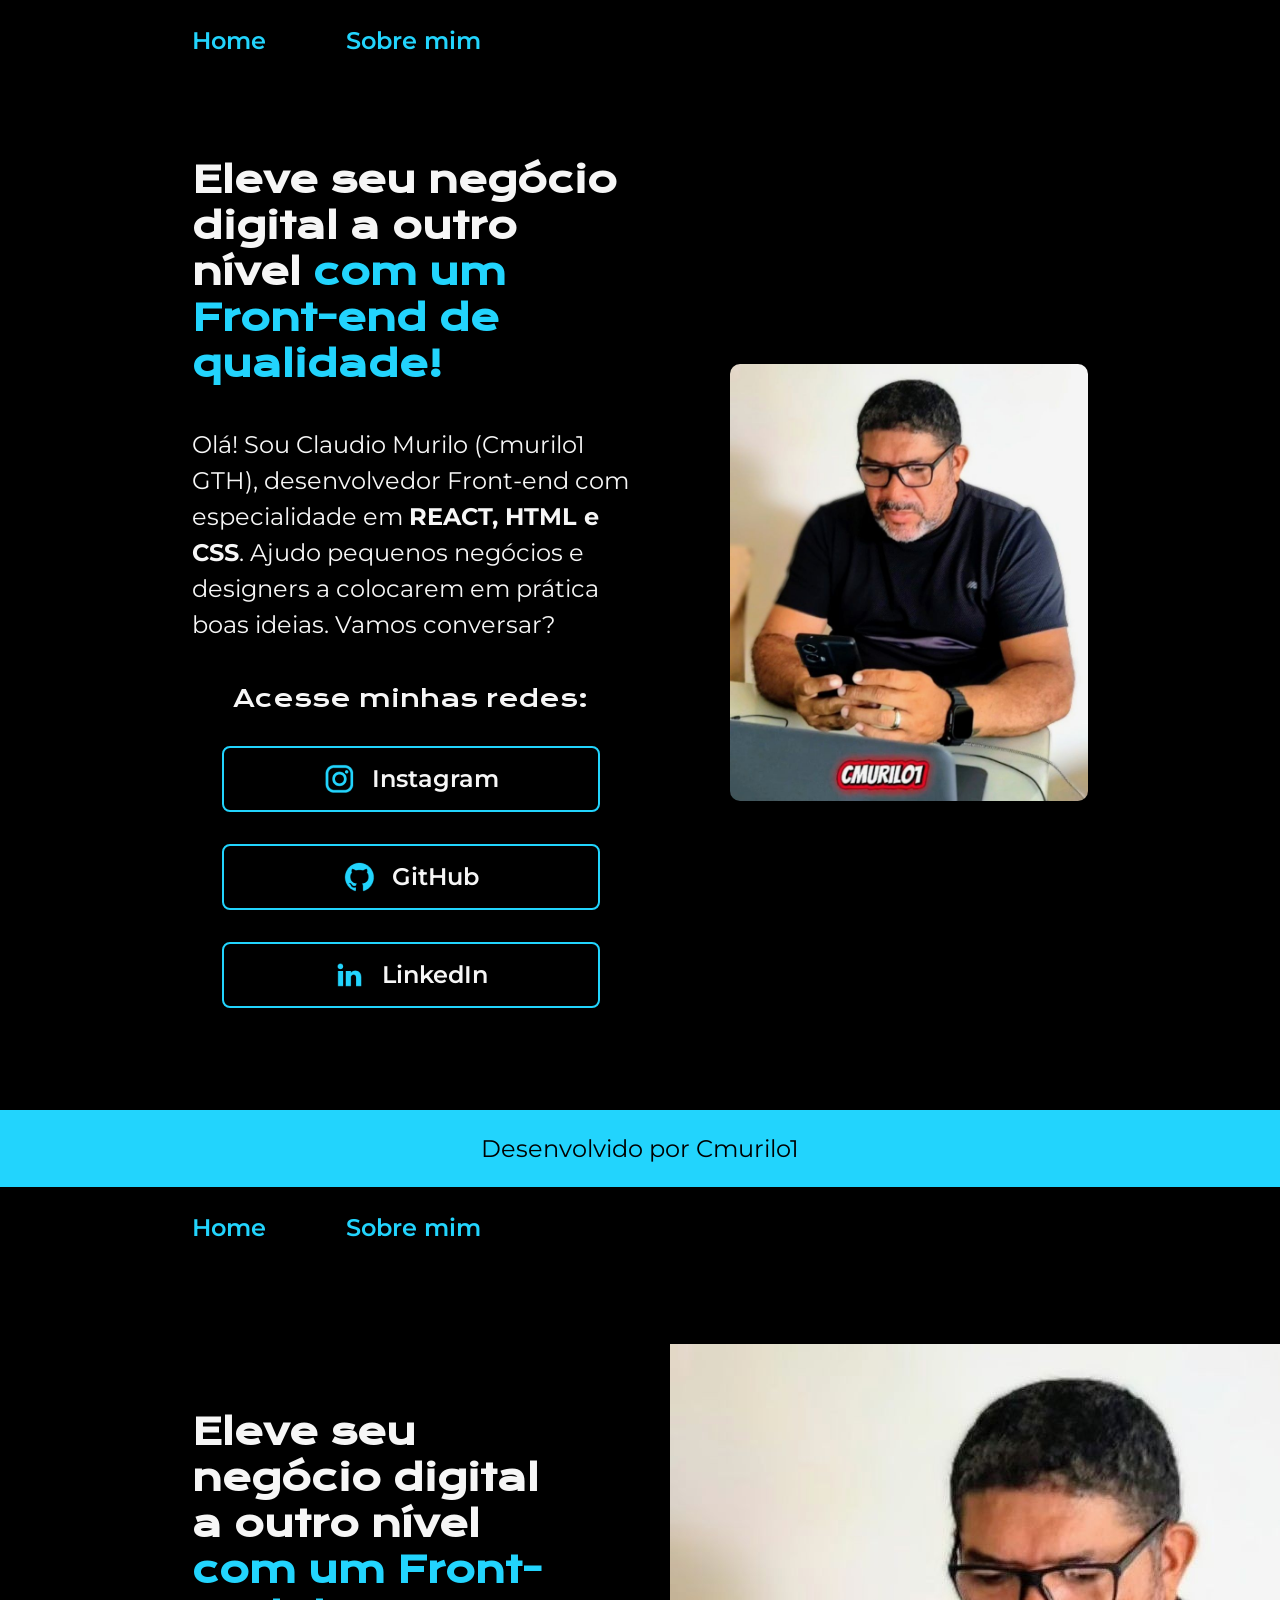
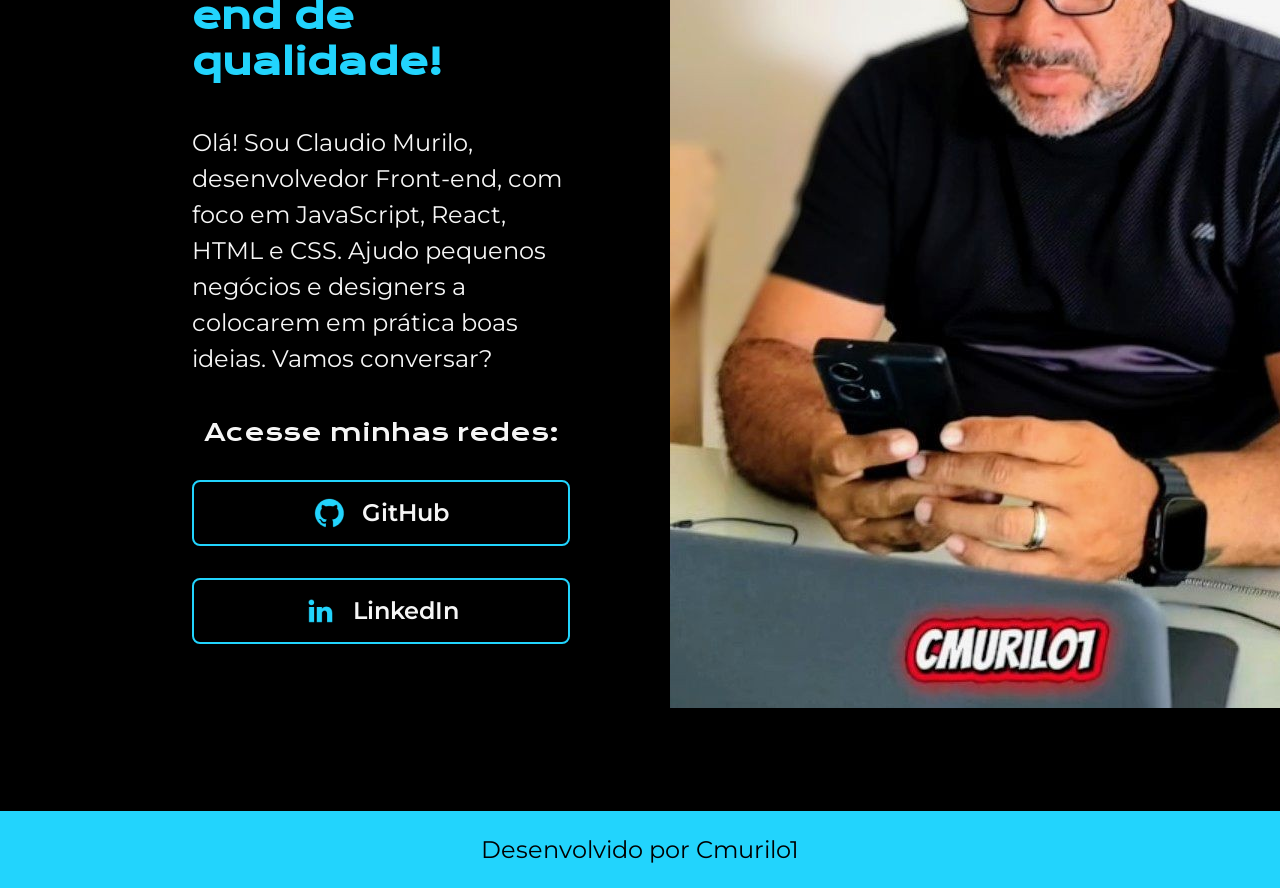
==== index.html @ 28d9e686 "Fix:corrigindo username do instagram" ====
<!DOCTYPE html>
<html lang="pt-br">

<head>
    <meta charset="UTF-8">
    <meta name="viewport" content="width=device-width, initial-scale=1.0">
    <title>Portfolio - Claudio Murilo</title>
    <link rel="stylesheet" href="./styles.css/style.css">
</head>

<body>
    <header class="cabecalho">
        <nav class="cabecalho__menu">
            <a class="cabecalhomenulink" href="index.html">Home</a>
            <a class="cabecalhomenulink" href="about.html">Sobre mim</a>
        </nav>
    </header>

    <main class="apresentacao">
        <section class="apresentacao__conteudo">
            <h1 class="apresentacaoconteudotitulo">
                Eleve seu negócio digital a outro nível 
                <strong class="titulo-destaque">com um Front-end de qualidade!</strong>
            </h1>
            <p class="apresentacaoconteudotexto">
                Olá! Sou Claudio Murilo (Cmurilo1 GTH), desenvolvedor Front-end com especialidade em 
                <strong>REACT, HTML e CSS</strong>. Ajudo pequenos negócios e designers a colocarem em prática boas ideias. Vamos conversar?
            </p>

            <div class="apresentacao__links">
                <h2 class="apresentacaolinkssubtitulo">Acesse minhas redes:</h2>
                
                <a class="apresentacaolinkslink" href="https://instagram.com/claudiomurilooficial">
                    <img src="./assets/instagram.png" alt="Logotipo do Instagram">
                    Instagram
                </a>

                <a class="apresentacaolinkslink" href="https://github.com/Cmurilo1">
                    <img src="./assets/github.png" alt="Logotipo do GitHub">
                    GitHub
                </a>

                <a class="apresentacaolinkslink" href="https://linkedin.com/in/Claudiomurilo">
                    <img src="./assets/linkedin.png" alt="Logotipo do LinkedIn">
                    LinkedIn
                </a>
            </div>
        </section>

        <img class="apresentacao__imagem" src="./assets/imgdev2.jpg" alt="Imagem do desenvolvedor Claudio Murilo">
    </main>

    <footer class="rodape">
        <p>Desenvolvido por Cmurilo1</p>
    </footer>
</body>

</html>
<!DOCTYPE html>
<html lang="pt-br">
<head>
    <meta charset="UTF-8">
    <meta name="viewport" content="width=device-width, initial-scale=1.0">
    <title>Portfolio - Claudio Murilo</title>
    <link rel="stylesheet" href="./css/style.css">
</head>
<body>
    <header class="cabecalho">
        <nav class="cabecalho__menu">
            <a class="cabecalhomenulink" href="index.html">Home</a>
            <a class="cabecalhomenulink" href="about.html">Sobre mim</a>
        </nav>
    </header>

    <main class="apresentacao">
        <section class="apresentacao__conteudo">
            <h1 class="apresentacaoconteudotitulo">
                Eleve seu negócio digital a outro nível 
                <strong class="titulo-destaque">com um Front-end de qualidade!</strong>
            </h1>
            <p class="apresentacaoconteudotexto">
                Olá! Sou Claudio Murilo, desenvolvedor Front-end, com foco em JavaScript, React, HTML e CSS. Ajudo pequenos negócios e designers a colocarem em prática boas ideias. Vamos conversar?
            </p>
            <div class="apresentacao__links">
                <h2 class="apresentacaolinkssubtitulo">Acesse minhas redes:</h2>
                <a class="apresentacaolinkslink" href="https://github.com/Cmurilo1">
                    <img src="./assets/github.png" alt="Logo do Github"> GitHub
                </a>
                <a class="apresentacaolinkslink" href="https://linkedin.com/in/Claudiomurilo">
                    <img src="./assets/linkedin.png" alt="Logo do LinkedIn"> LinkedIn
                </a>
            </div>
        </section>
        <img class="apresentacao__image" src="./assets/imgdev2.jpg" alt="Foto do Claudio Murilo trabalhando">
    </main>

    <footer class="rodape">
        <p>Desenvolvido por Cmurilo1</p>
    </footer>
</body>
</html>
---- styles.css/style.css ----
/* Reset e Variáveis */
* {
    margin: 0;
    padding: 0;
    box-sizing: border-box;
}

:root {
    --cor-primaria: #000000;
    --cor-secundaria: #F6F6F6;
    --cor-terciaria: #22D4FD;
    --font-primaria: 'Inter', sans-serif;
    --font-secondary: 'Montserrat', sans-serif;
}

body {
    background-color: var(--cor-primaria);
    color: var(--cor-secundaria);
    font-family: var(--font-primaria);
    min-height: 100vh;
}

/* Cabeçalho */
.cabecalho {
    padding: 2% 0 0 10%;
}

.cabecalho__menu {
    display: flex;
    gap: 80px;
}

.cabecalhomenulink {
    font-family: var(--font-secondary);
    font-size: 1.5rem;
    font-weight: 600;
    color: var(--cor-terciaria);
    text-decoration: none;
}

/* Seção Principal - AQUI ESTÁ O AJUSTE DE TAMANHO */
.apresentacao {
    padding: 5% 10%;
    display: flex;
    align-items: center;
    justify-content: space-between; /* Espalha o conteúdo na tela */
    gap: 40px;
}

.apresentacao__conteudo {
    width: 50%; /* Aumentamos a largura do texto */
    display: flex;
    flex-direction: column;
    gap: 40px;
}

.apresentacaoconteudotitulo {
    font-size: 2.5rem; /* Título maior e mais visível */
    font-family: var(--font-secondary);
}

.titulo-destaque {
    color: var(--cor-terciaria);
}

.apresentacaoconteudotexto {
    font-size: 1.5rem;
    line-height: 1.5;
}

/* Botões de Redes Sociais */
.apresentacao__links {
    display: flex;
    flex-direction: column;
    align-items: center;
    gap: 32px;
}

.apresentacaolinkssubtitulo {
    font-family: var(--font-secondary);
    font-weight: 400;
    font-size: 1.5rem;
}

.apresentacaolinkslink {
    display: flex;
    justify-content: center;
    align-items: center;
    gap: 16px;
    border: 2px solid var(--cor-terciaria);
    width: 378px; /* Botões maiores e padronizados */
    text-align: center;
    border-radius: 8px;
    font-size: 1.5rem;
    font-weight: 600;
    padding: 15px 0;
    text-decoration: none;
    color: var(--cor-secundaria);
    font-family: var(--font-secondary);
}

.apresentacaolinkslink:hover {
    background-color: #272727;
}

/* Imagem */
.apresentacao__imagem {
    width: 50%; /* Imagem ocupando metade da área disponível */
    max-width: 600px;
    border-radius: 16px;
}

/* Responsividade */
@media (max-width: 1200px) {
    .apresentacao {
        flex-direction: column-reverse;
        padding: 10%;
    }

    .apresentacao__conteudo {
        width: 100%;
        text-align: center;
    }

    .apresentacao__imagem {
        width: 100%;
        max-width: 350px;
    }
}
---- css/style.css ----
@import url('https://fonts.googleapis.com/css2?family=Krona+One&family=Montserrat:wght@400;600&display=swap');

:root {
    --cor-primaria: #000000;
    --cor-secundaria: #F6F6F6;
    --cor-terciaria: #22D4FD;
}

* {
    margin: 0;
    padding: 0;
    box-sizing: border-box;
}

body {
    background-color: var(--cor-primaria);
    color: var(--cor-secundaria);
    font-family: 'Montserrat', sans-serif;
}

/* Cabeçalho e Menu */
.cabecalho {
    padding: 2% 0 0 15%;
}

.cabecalho__menu {
    display: flex;
    gap: 80px;
}

.cabecalhomenulink {
    font-family: 'Montserrat', sans-serif;
    font-size: 1.5rem;
    font-weight: 600;
    color: var(--cor-terciaria);
    text-decoration: none;
}

/* Conteúdo Principal - Ajuste de Enquadramento */
.apresentacao {
    padding: 8% 15%; /* Cria a margem lateral e superior para enquadrar o conteúdo */
    display: flex;
    align-items: center;
    justify-content: space-between;
    gap: 100px; /* Espaço entre o bloco de texto e a imagem */
}

.apresentacao__conteudo {
    width: 50%; /* Define que o texto ocupa metade da área útil */
    display: flex;
    flex-direction: column;
    gap: 40px;
}

.apresentacaoconteudotitulo {
    font-size: 2.25rem;
    font-family: 'Krona One', sans-serif;
}

.titulo-destaque {
    color: var(--cor-terciaria);
}

.apresentacaoconteudotexto {
    font-size: 1.5rem;
    font-family: 'Montserrat', sans-serif;
}

/* Botões de Redes Sociais */
.apresentacao__links {
    display: flex;
    flex-direction: column;
    align-items: center;
    gap: 32px;
}

.apresentacaolinkssubtitulo {
    font-family: 'Krona One', sans-serif;
    font-size: 1.5rem;
    font-weight: 400;
}

.apresentacaolinkslink {
    display: flex;
    justify-content: center;
    align-items: center;
    gap: 16px;
    border: 2px solid var(--cor-terciaria);
    width: 378px;
    text-align: center;
    border-radius: 8px;
    font-size: 1.5rem;
    font-weight: 600;
    padding: 15px 0;
    text-decoration: none;
    color: var(--cor-secundaria);
    font-family: 'Montserrat', sans-serif;
}

.apresentacaolinkslink:hover {
    background-color: #272727;
}

/* Imagem Enquadrada */
.apresentacao__imagem {
    width: 40%; /* Reduz o tamanho da imagem para não sufocar o texto */
    max-width: 450px; /* Garante que a foto não fique gigante em telas grandes */
    border-radius: 10px;
}

/* Rodapé */
.rodape {
    padding: 24px;
    color: var(--cor-primaria);
    background-color: var(--cor-terciaria);
    text-align: center;
    font-family: 'Montserrat', sans-serif;
    font-size: 1.5rem;
    font-weight: 400;
}
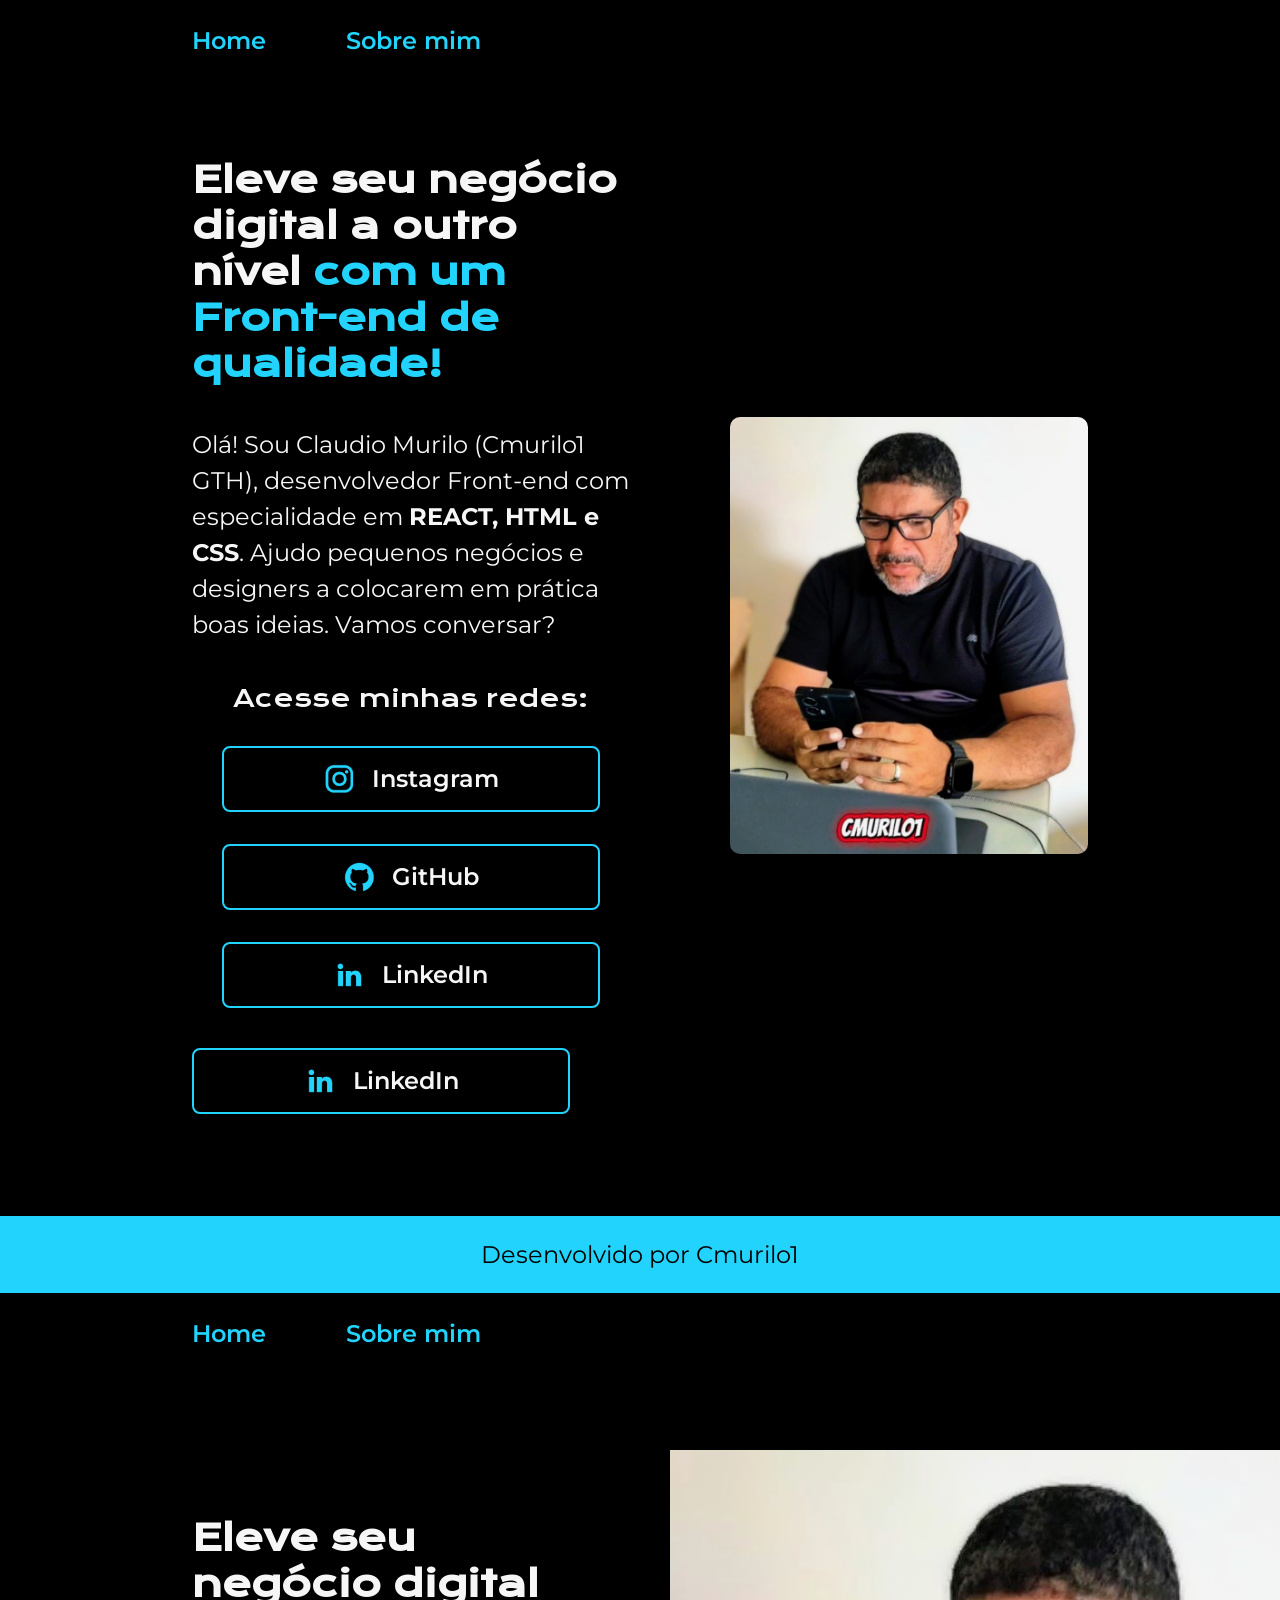
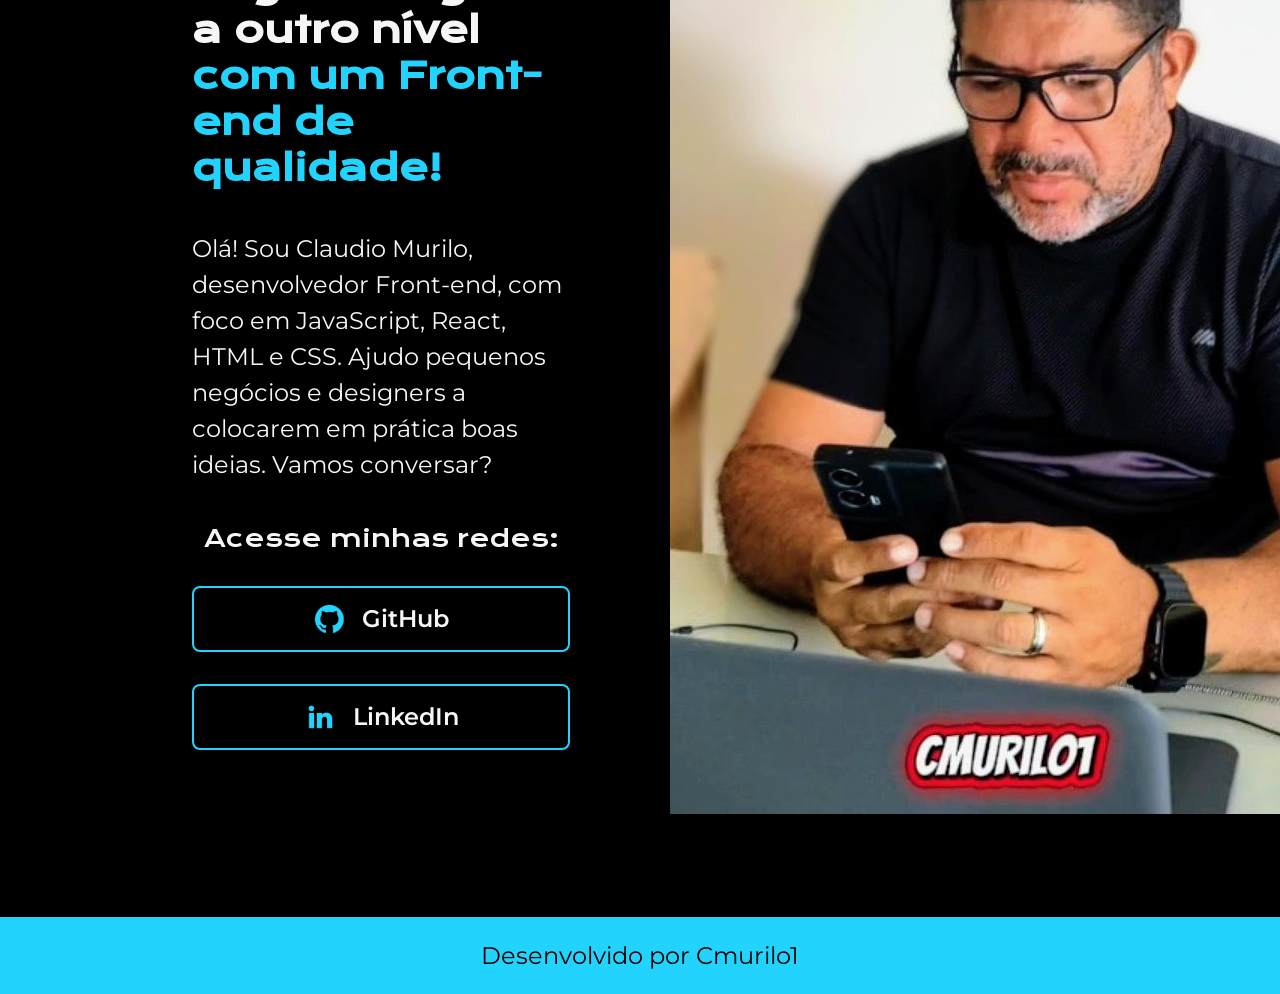
==== commit 909952f7: "Fix:corrigindo todos os links sociais" ====
--- a/index.html
+++ b/index.html
@@ -28,17 +28,23 @@
             </p>
 
             <div class="apresentacao__links">
-                <h2 class="apresentacaolinkssubtitulo">Acesse minhas redes:</h2>
-                
-                <a class="apresentacaolinkslink" href="https://instagram.com/claudiomurilooficial">
-                    <img src="./assets/instagram.png" alt="Logotipo do Instagram">
-                    Instagram
-                </a>
+            <h2 class="apresentacaolinkssubtitulo">Acesse minhas redes:</h2>
+            
+            <a class="apresentacaolinkslink" href="https://instagram.com/claudiomurilooficial">
+                <img src="./assets/instagram.png" alt="Logotipo do Instagram">
+                Instagram
+            </a>
 
-                <a class="apresentacaolinkslink" href="https://github.com/Cmurilo1">
-                    <img src="./assets/github.png" alt="Logotipo do GitHub">
-                    GitHub
-                </a>
+            <a class="apresentacaolinkslink" href="https://github.com/Cmurilo1">
+                <img src="./assets/github.png" alt="Logotipo do GitHub">
+                GitHub
+            </a>
+
+            <a class="apresentacaolinkslink" href="https://linkedin.com/in/Claudiomurilo">
+                <img src="./assets/linkedin.png" alt="Logotipo do LinkedIn">
+                LinkedIn
+            </a>
+        </div>
 
                 <a class="apresentacaolinkslink" href="https://linkedin.com/in/Claudiomurilo">
                     <img src="./assets/linkedin.png" alt="Logotipo do LinkedIn">
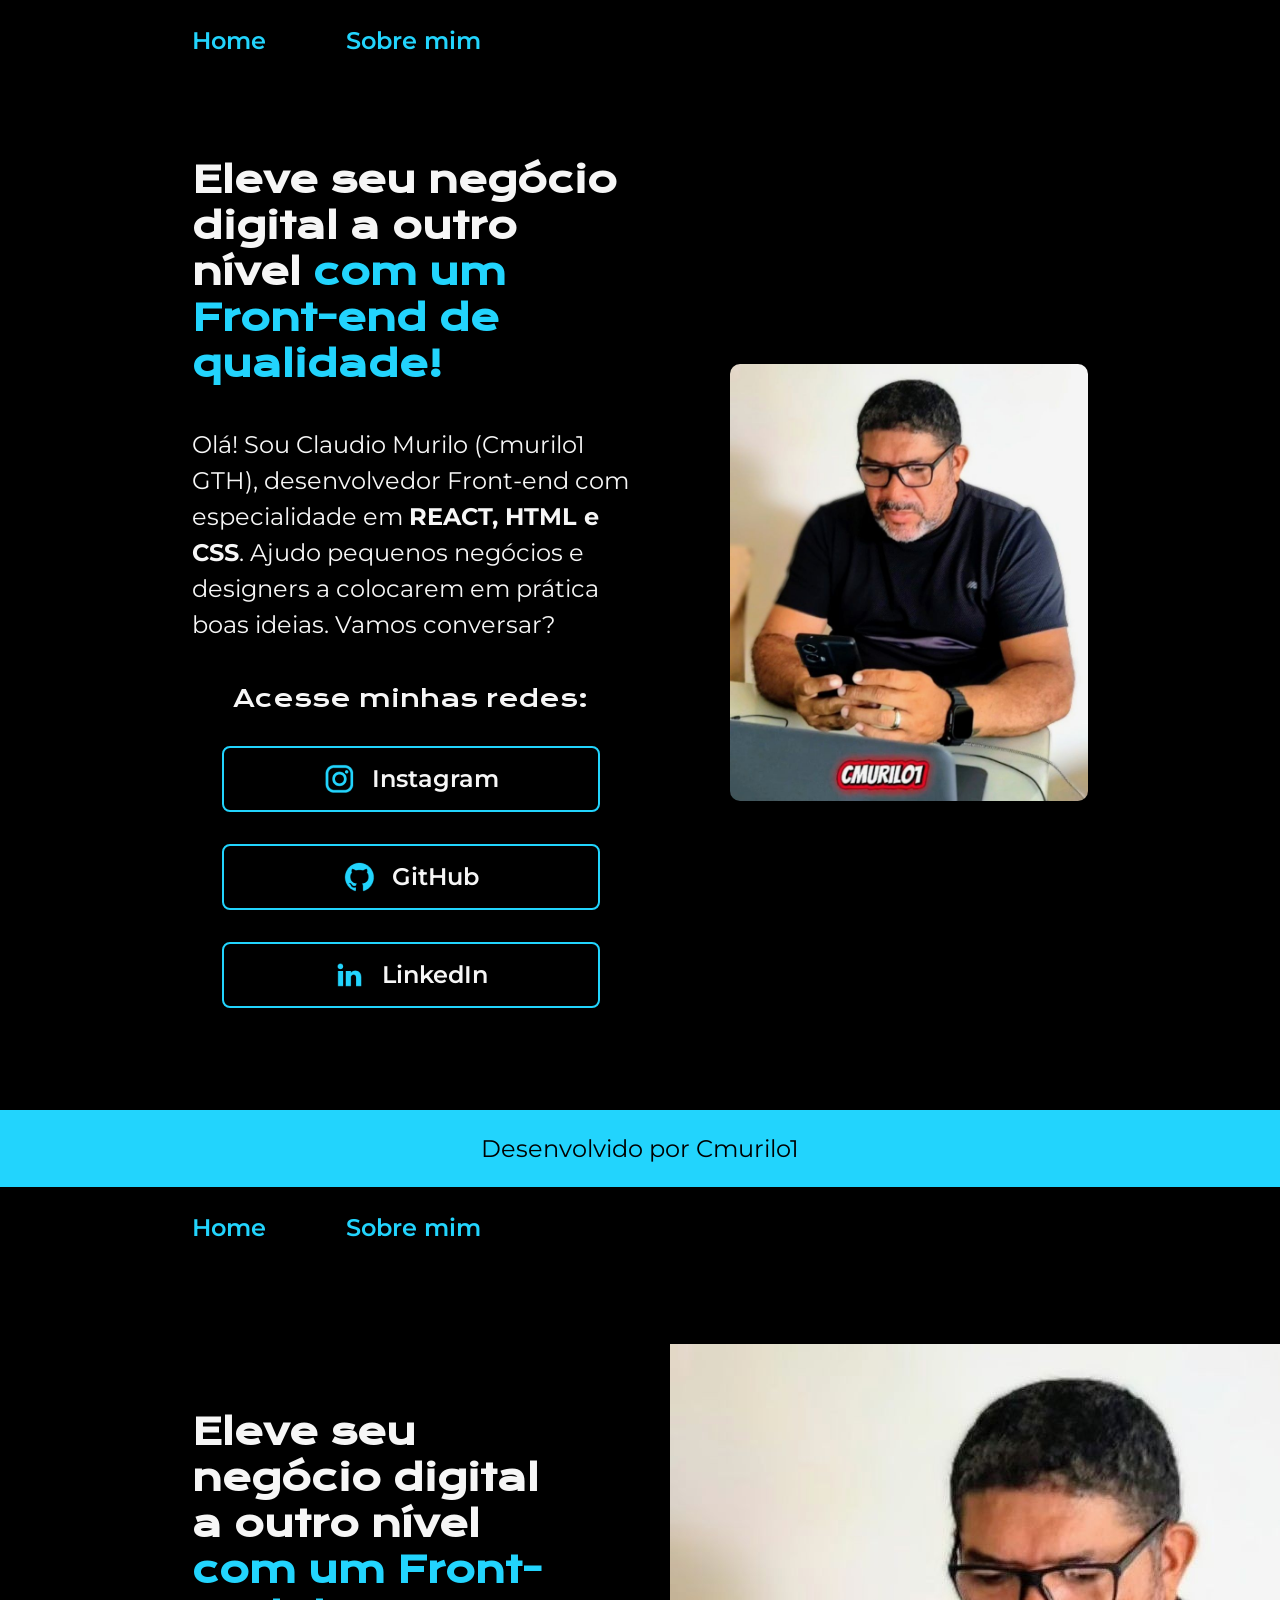
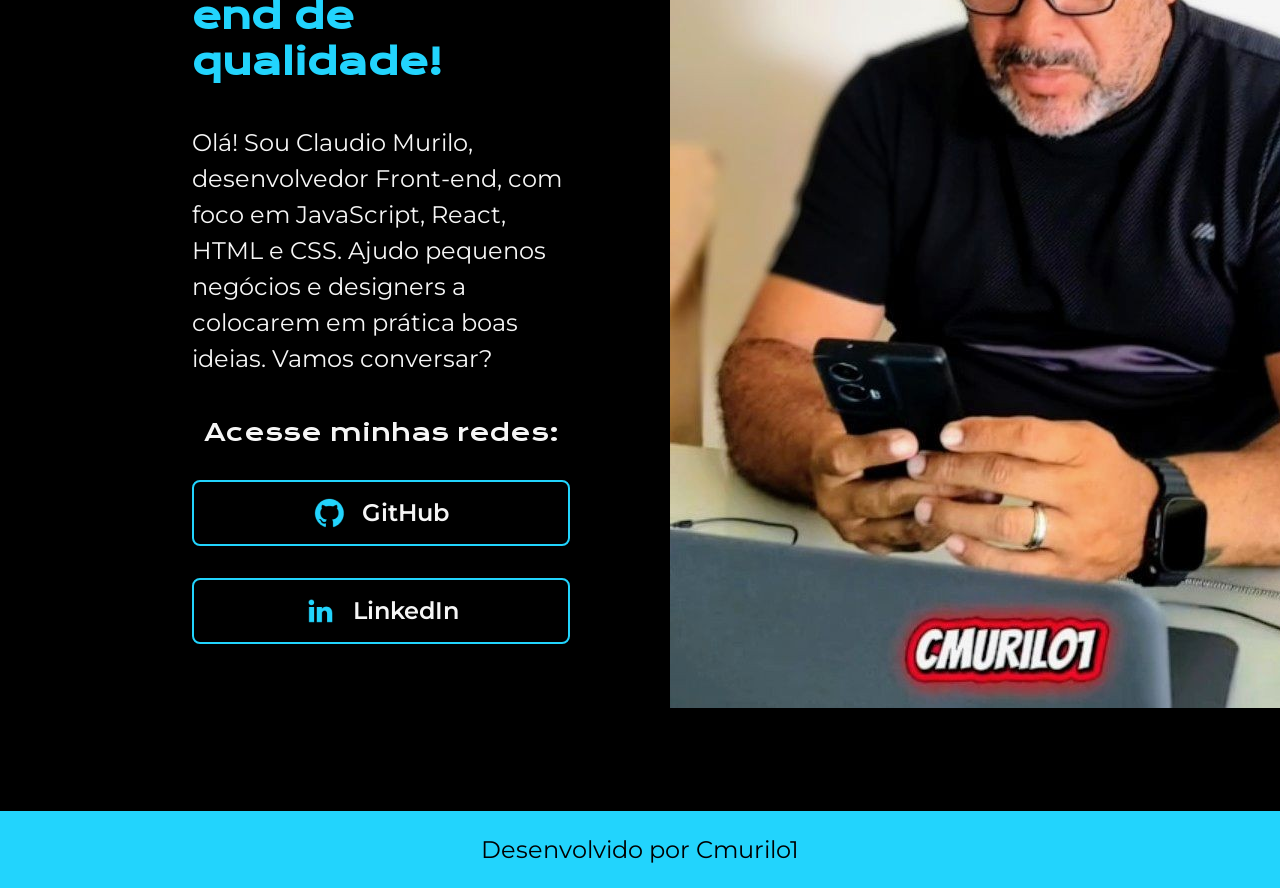
==== commit 3c0e5f82: "Ui:removendo link duplicado do linkedin" ====
--- a/index.html
+++ b/index.html
@@ -45,10 +45,6 @@
                 LinkedIn
             </a>
         </div>
-
-                <a class="apresentacaolinkslink" href="https://linkedin.com/in/Claudiomurilo">
-                    <img src="./assets/linkedin.png" alt="Logotipo do LinkedIn">
-                    LinkedIn
                 </a>
             </div>
         </section>
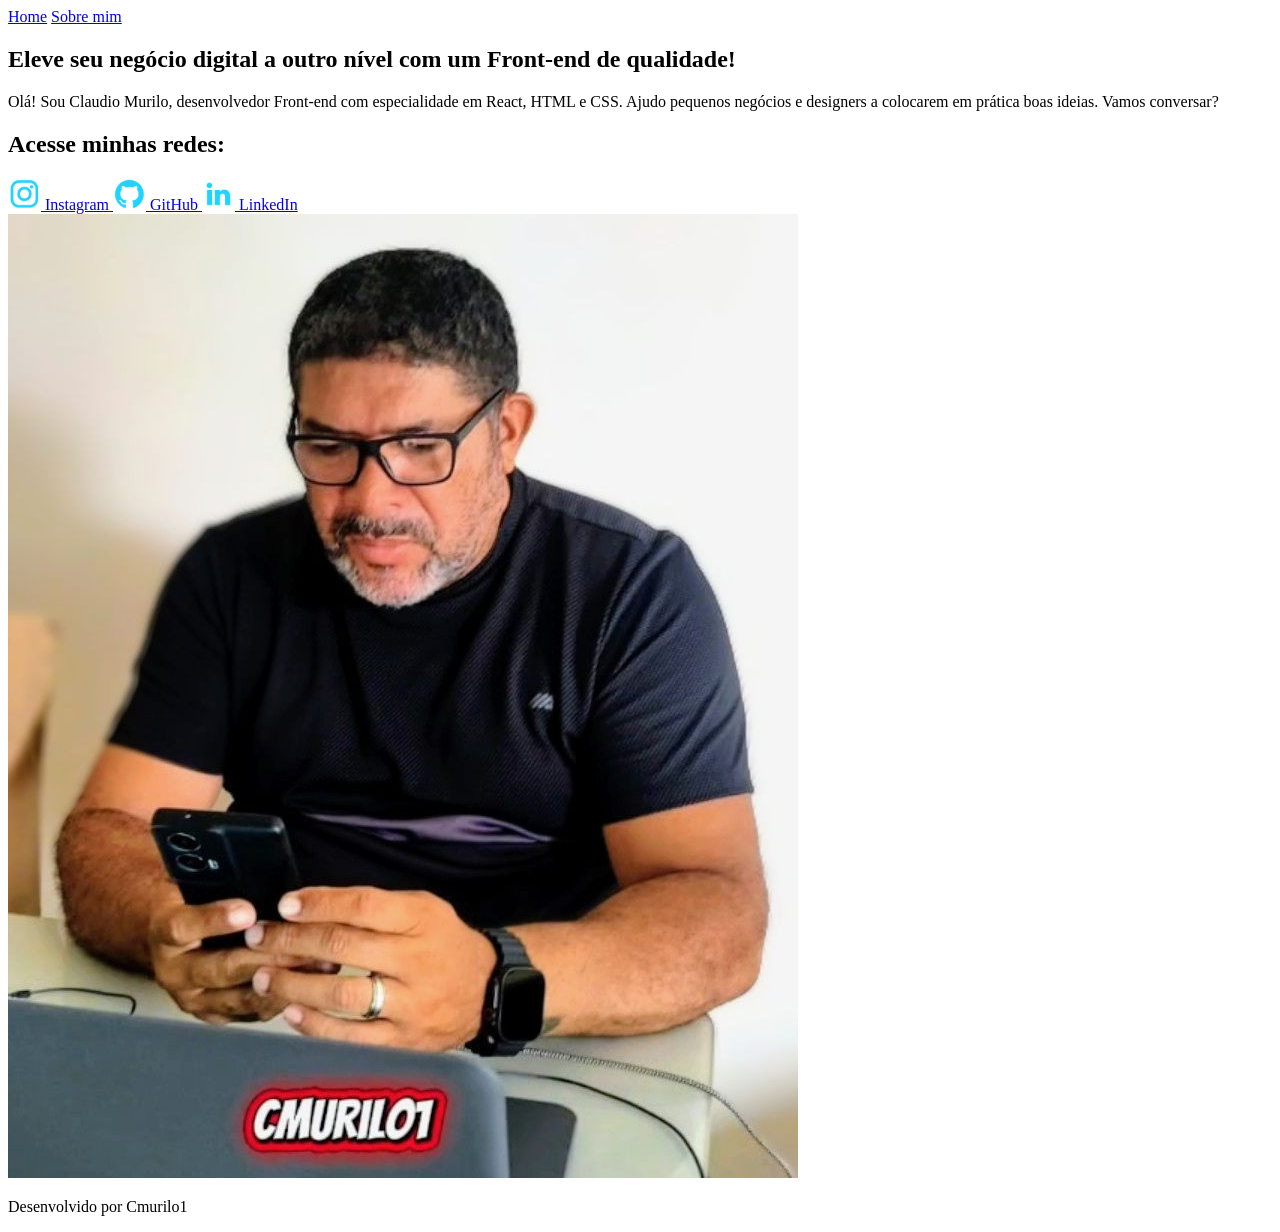
==== commit 7e4dabee: "Feat:versao final corrigida e limpa" ====
--- a/index.html
+++ b/index.html
@@ -1,70 +1,10 @@
-<!DOCTYPE html>
-<html lang="pt-br">
-
-<head>
-    <meta charset="UTF-8">
-    <meta name="viewport" content="width=device-width, initial-scale=1.0">
-    <title>Portfolio - Claudio Murilo</title>
-    <link rel="stylesheet" href="./styles.css/style.css">
-</head>
-
-<body>
-    <header class="cabecalho">
-        <nav class="cabecalho__menu">
-            <a class="cabecalhomenulink" href="index.html">Home</a>
-            <a class="cabecalhomenulink" href="about.html">Sobre mim</a>
-        </nav>
-    </header>
-
-    <main class="apresentacao">
-        <section class="apresentacao__conteudo">
-            <h1 class="apresentacaoconteudotitulo">
-                Eleve seu negócio digital a outro nível 
-                <strong class="titulo-destaque">com um Front-end de qualidade!</strong>
-            </h1>
-            <p class="apresentacaoconteudotexto">
-                Olá! Sou Claudio Murilo (Cmurilo1 GTH), desenvolvedor Front-end com especialidade em 
-                <strong>REACT, HTML e CSS</strong>. Ajudo pequenos negócios e designers a colocarem em prática boas ideias. Vamos conversar?
-            </p>
-
-            <div class="apresentacao__links">
-            <h2 class="apresentacaolinkssubtitulo">Acesse minhas redes:</h2>
-            
-            <a class="apresentacaolinkslink" href="https://instagram.com/claudiomurilooficial">
-                <img src="./assets/instagram.png" alt="Logotipo do Instagram">
-                Instagram
-            </a>
-
-            <a class="apresentacaolinkslink" href="https://github.com/Cmurilo1">
-                <img src="./assets/github.png" alt="Logotipo do GitHub">
-                GitHub
-            </a>
-
-            <a class="apresentacaolinkslink" href="https://linkedin.com/in/Claudiomurilo">
-                <img src="./assets/linkedin.png" alt="Logotipo do LinkedIn">
-                LinkedIn
-            </a>
-        </div>
-                </a>
-            </div>
-        </section>
-
-        <img class="apresentacao__imagem" src="./assets/imgdev2.jpg" alt="Imagem do desenvolvedor Claudio Murilo">
-    </main>
-
-    <footer class="rodape">
-        <p>Desenvolvido por Cmurilo1</p>
-    </footer>
-</body>
-
-</html>
 <!DOCTYPE html>
 <html lang="pt-br">
 <head>
     <meta charset="UTF-8">
     <meta name="viewport" content="width=device-width, initial-scale=1.0">
     <title>Portfolio - Claudio Murilo</title>
-    <link rel="stylesheet" href="./css/style.css">
+    <link rel="stylesheet" href="./styles/style.css">
 </head>
 <body>
     <header class="cabecalho">
@@ -73,29 +13,32 @@
             <a class="cabecalhomenulink" href="about.html">Sobre mim</a>
         </nav>
     </header>
-
     <main class="apresentacao">
         <section class="apresentacao__conteudo">
-            <h1 class="apresentacaoconteudotitulo">
-                Eleve seu negócio digital a outro nível 
-                <strong class="titulo-destaque">com um Front-end de qualidade!</strong>
-            </h1>
-            <p class="apresentacaoconteudotexto">
-                Olá! Sou Claudio Murilo, desenvolvedor Front-end, com foco em JavaScript, React, HTML e CSS. Ajudo pequenos negócios e designers a colocarem em prática boas ideias. Vamos conversar?
-            </p>
+            <h1 class="apresentacaoconteudotitulo">Eleve seu negócio digital a outro nível <strong class="titulo-destaque">com um Front-end de qualidade!</strong></h1>
+            <p class="apresentacaoconteudotexto">Olá! Sou Claudio Murilo, desenvolvedor Front-end com especialidade em React, HTML e CSS. Ajudo pequenos negócios e designers a colocarem em prática boas ideias. Vamos conversar?</p>
+            
             <div class="apresentacao__links">
                 <h2 class="apresentacaolinkssubtitulo">Acesse minhas redes:</h2>
+                
+                <a class="apresentacaolinkslink" href="https://instagram.com/claudiomurilooficial">
+                    <img src="./assets/instagram.png" alt="Logotipo do Instagram">
+                    Instagram
+                </a>
+
                 <a class="apresentacaolinkslink" href="https://github.com/Cmurilo1">
-                    <img src="./assets/github.png" alt="Logo do Github"> GitHub
+                    <img src="./assets/github.png" alt="Logotipo do GitHub">
+                    GitHub
                 </a>
+
                 <a class="apresentacaolinkslink" href="https://linkedin.com/in/Claudiomurilo">
-                    <img src="./assets/linkedin.png" alt="Logo do LinkedIn"> LinkedIn
+                    <img src="./assets/linkedin.png" alt="Logotipo do LinkedIn">
+                    LinkedIn
                 </a>
             </div>
         </section>
         <img class="apresentacao__image" src="./assets/imgdev2.jpg" alt="Foto do Claudio Murilo trabalhando">
     </main>
-
     <footer class="rodape">
         <p>Desenvolvido por Cmurilo1</p>
     </footer>
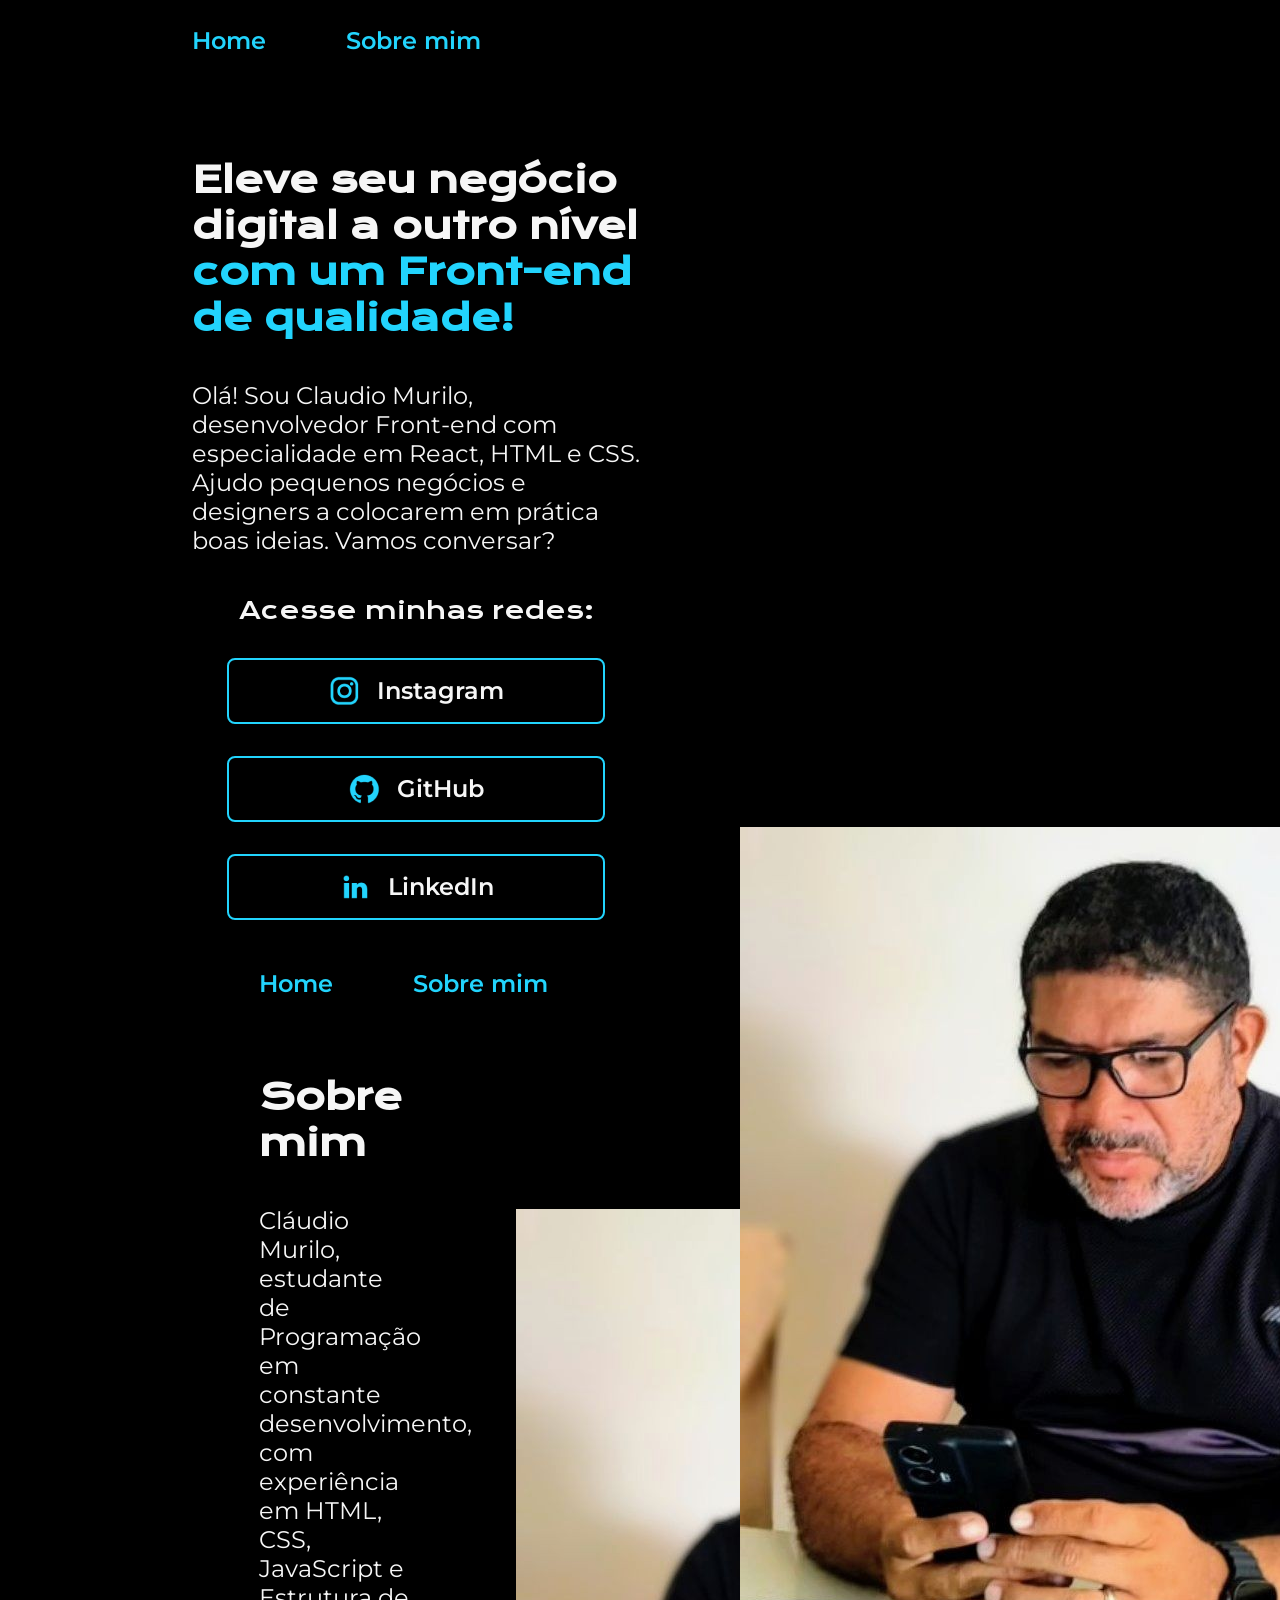
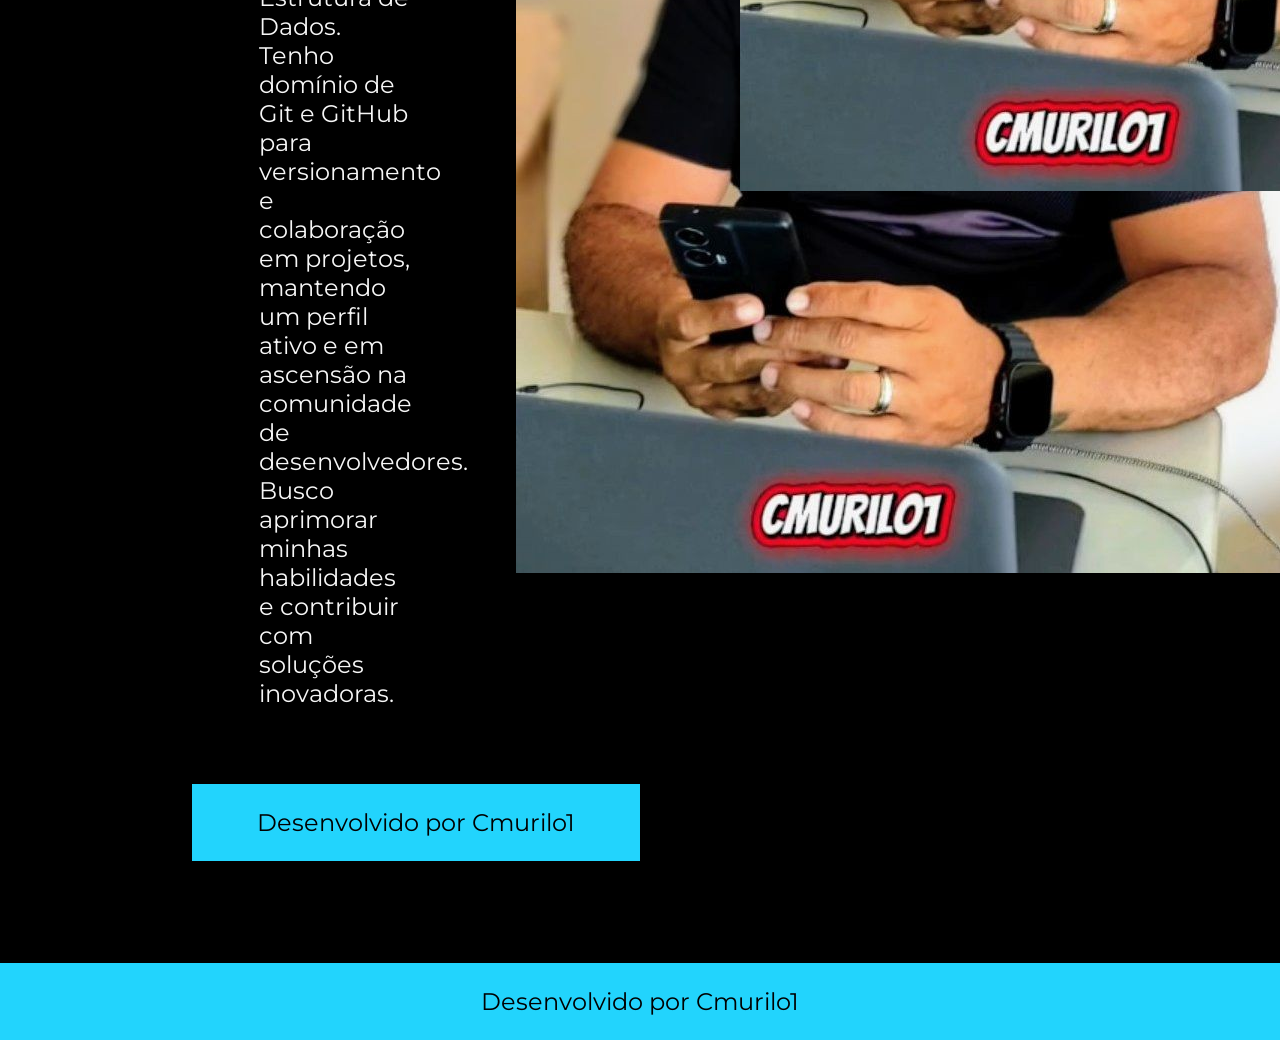
==== commit 31d297b2: "Fix:ajuste no caminho do css e limpeza de conflitos" ====
--- a/index.html
+++ b/index.html
@@ -4,7 +4,7 @@
     <meta charset="UTF-8">
     <meta name="viewport" content="width=device-width, initial-scale=1.0">
     <title>Portfolio - Claudio Murilo</title>
-    <link rel="stylesheet" href="./styles/style.css">
+   <link rel="stylesheet" href="./css/style.css">
 </head>
 <body>
     <header class="cabecalho">
@@ -35,7 +35,35 @@
                     <img src="./assets/linkedin.png" alt="Logotipo do LinkedIn">
                     LinkedIn
                 </a>
-            </div>
+            </div><!DOCTYPE html>
+<html lang="pt-br">
+<head>
+    <meta charset="UTF-8">
+    <meta name="viewport" content="width=device-width, initial-scale=1.0">
+    <title>Sobre mim</title>
+    <link rel="stylesheet" href="./styles/style.css">
+</head>
+<body>
+    <header class="cabecalho">
+        <nav class="cabecalho__menu">
+            <a class="cabecalhomenulink" href="index.html">Home</a>
+            <a class="cabecalhomenulink" href="about.html">Sobre mim</a>
+        </nav>
+    </header>
+    <main class="apresentacao">
+        <section class="apresentacao__conteudo">
+            <h1 class="apresentacaoconteudotitulo">Sobre mim</h1>
+            <p class="apresentacaoconteudotexto">
+                Cláudio Murilo, estudante de Programação em constante desenvolvimento, com experiência em HTML, CSS, JavaScript e Estrutura de Dados. Tenho domínio de Git e GitHub para versionamento e colaboração em projetos, mantendo um perfil ativo e em ascensão na comunidade de desenvolvedores. Busco aprimorar minhas habilidades e contribuir com soluções inovadoras.
+            </p>
+        </section>
+        <img class="apresentacao__image" src="./assets/imgdev2.jpg" alt="Foto do Claudio Murilo">
+    </main>
+    <footer class="rodape">
+        <p>Desenvolvido por Cmurilo1</p>
+    </footer>
+</body>
+</html>
         </section>
         <img class="apresentacao__image" src="./assets/imgdev2.jpg" alt="Foto do Claudio Murilo trabalhando">
     </main>
--- a/css/style.css
+++ b/css/style.css
@@ -0,0 +1,120 @@
+@import url('https://fonts.googleapis.com/css2?family=Krona+One&family=Montserrat:wght@400;600&display=swap');
+
+:root {
+    --cor-primaria: #000000;
+    --cor-secundaria: #F6F6F6;
+    --cor-terciaria: #22D4FD;
+}
+
+* {
+    margin: 0;
+    padding: 0;
+    box-sizing: border-box;
+}
+
+body {
+    background-color: var(--cor-primaria);
+    color: var(--cor-secundaria);
+    font-family: 'Montserrat', sans-serif;
+}
+
+/* Cabeçalho e Menu */
+.cabecalho {
+    padding: 2% 0 0 15%;
+}
+
+.cabecalho__menu {
+    display: flex;
+    gap: 80px;
+}
+
+.cabecalhomenulink {
+    font-family: 'Montserrat', sans-serif;
+    font-size: 1.5rem;
+    font-weight: 600;
+    color: var(--cor-terciaria);
+    text-decoration: none;
+}
+
+/* Conteúdo Principal - Ajuste de Enquadramento */
+.apresentacao {
+    padding: 8% 15%; /* Cria a margem lateral e superior para enquadrar o conteúdo */
+    display: flex;
+    align-items: center;
+    justify-content: space-between;
+    gap: 100px; /* Espaço entre o bloco de texto e a imagem */
+}
+
+.apresentacao__conteudo {
+    width: 50%; /* Define que o texto ocupa metade da área útil */
+    display: flex;
+    flex-direction: column;
+    gap: 40px;
+}
+
+.apresentacaoconteudotitulo {
+    font-size: 2.25rem;
+    font-family: 'Krona One', sans-serif;
+}
+
+.titulo-destaque {
+    color: var(--cor-terciaria);
+}
+
+.apresentacaoconteudotexto {
+    font-size: 1.5rem;
+    font-family: 'Montserrat', sans-serif;
+}
+
+/* Botões de Redes Sociais */
+.apresentacao__links {
+    display: flex;
+    flex-direction: column;
+    align-items: center;
+    gap: 32px;
+}
+
+.apresentacaolinkssubtitulo {
+    font-family: 'Krona One', sans-serif;
+    font-size: 1.5rem;
+    font-weight: 400;
+}
+
+.apresentacaolinkslink {
+    display: flex;
+    justify-content: center;
+    align-items: center;
+    gap: 16px;
+    border: 2px solid var(--cor-terciaria);
+    width: 378px;
+    text-align: center;
+    border-radius: 8px;
+    font-size: 1.5rem;
+    font-weight: 600;
+    padding: 15px 0;
+    text-decoration: none;
+    color: var(--cor-secundaria);
+    font-family: 'Montserrat', sans-serif;
+}
+
+.apresentacaolinkslink:hover {
+    background-color: #272727;
+}
+
+/* Imagem Enquadrada */
+.apresentacao__imagem {
+    width: 40%; /* Reduz o tamanho da imagem para não sufocar o texto */
+    max-width: 450px; /* Garante que a foto não fique gigante em telas grandes */
+    border-radius: 10px;
+}
+
+/* Rodapé */
+.rodape {
+    padding: 24px;
+    color: var(--cor-primaria);
+    background-color: var(--cor-terciaria);
+    text-align: center;
+    font-family: 'Montserrat', sans-serif;
+    font-size: 1.5rem;
+    font-weight: 400;
+}
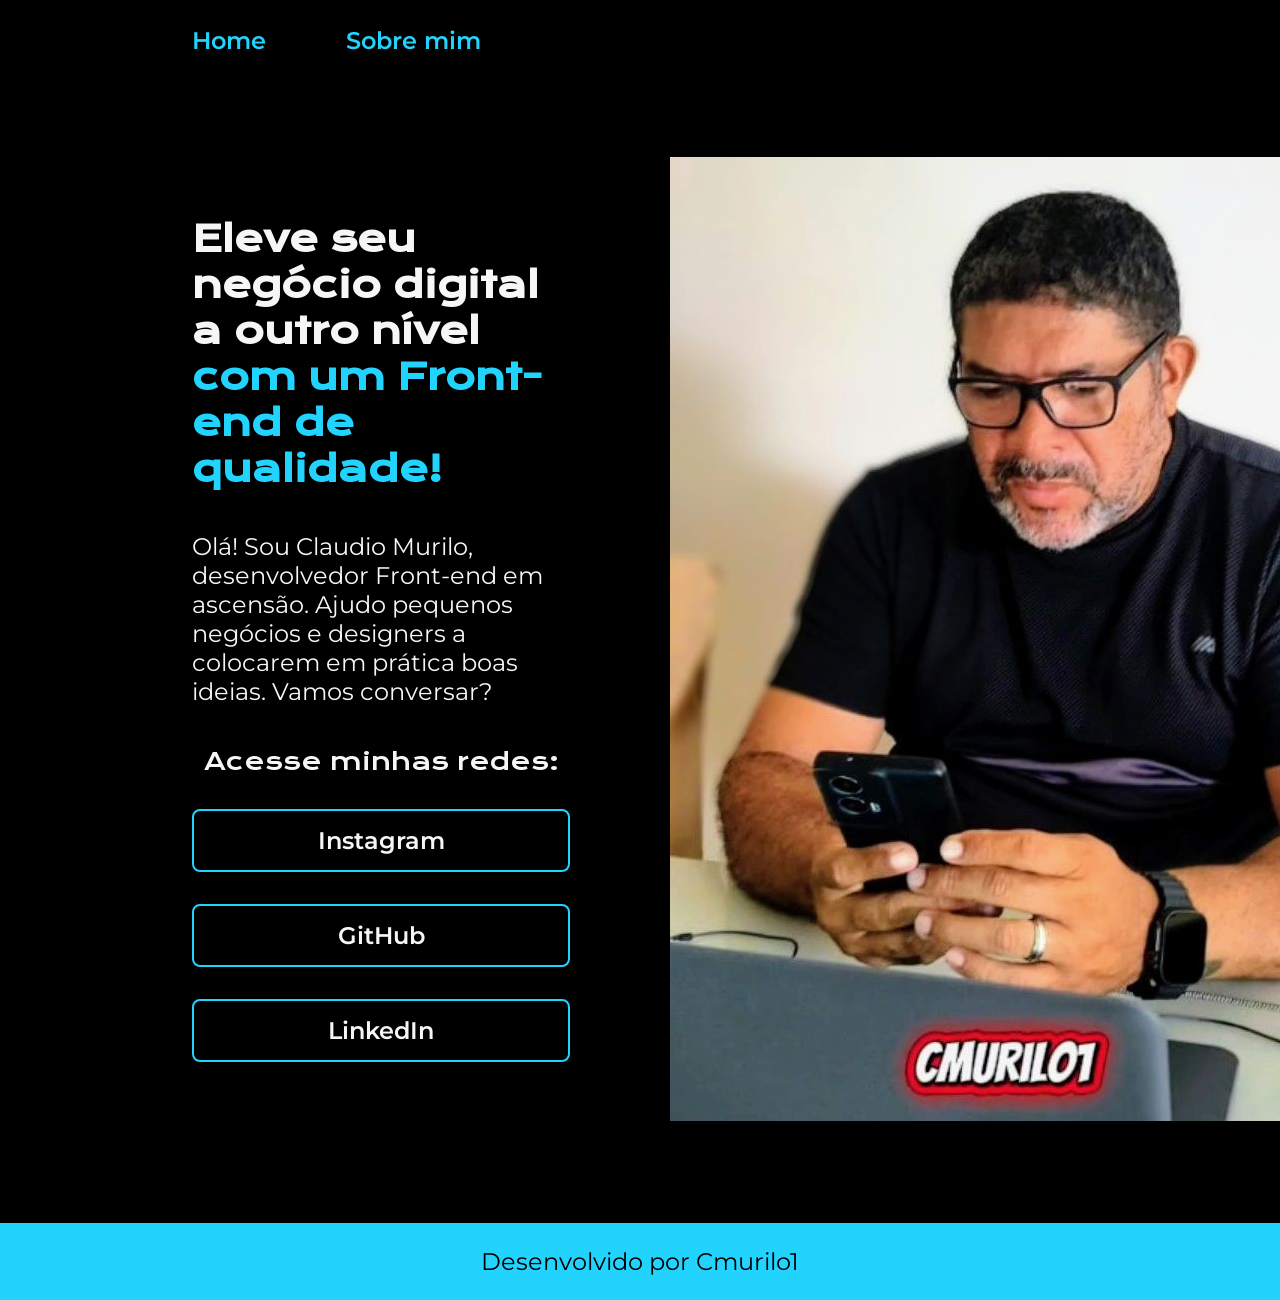
==== commit 83988ead: "refactor: limpeza de pastas e correcao de layout" ====
--- a/index.html
+++ b/index.html
@@ -4,7 +4,7 @@
     <meta charset="UTF-8">
     <meta name="viewport" content="width=device-width, initial-scale=1.0">
     <title>Portfolio - Claudio Murilo</title>
-   <link rel="stylesheet" href="./css/style.css">
+    <link rel="stylesheet" href="./css/style.css">
 </head>
 <body>
     <header class="cabecalho">
@@ -16,46 +16,14 @@
     <main class="apresentacao">
         <section class="apresentacao__conteudo">
             <h1 class="apresentacaoconteudotitulo">Eleve seu negócio digital a outro nível <strong class="titulo-destaque">com um Front-end de qualidade!</strong></h1>
-            <p class="apresentacaoconteudotexto">Olá! Sou Claudio Murilo, desenvolvedor Front-end com especialidade em React, HTML e CSS. Ajudo pequenos negócios e designers a colocarem em prática boas ideias. Vamos conversar?</p>
+            <p class="apresentacaoconteudotexto">Olá! Sou Claudio Murilo, desenvolvedor Front-end em ascensão. Ajudo pequenos negócios e designers a colocarem em prática boas ideias. Vamos conversar?</p>
             
             <div class="apresentacao__links">
                 <h2 class="apresentacaolinkssubtitulo">Acesse minhas redes:</h2>
-                
-                <a class="apresentacaolinkslink" href="https://instagram.com/claudiomurilooficial">
-                    <img src="./assets/instagram.png" alt="Logotipo do Instagram">
-                    Instagram
-                </a>
-
-                <a class="apresentacaolinkslink" href="https://github.com/Cmurilo1">
-                    <img src="./assets/github.png" alt="Logotipo do GitHub">
-                    GitHub
-                </a>
-
-                <a class="apresentacaolinkslink" href="https://linkedin.com/in/Claudiomurilo">
-                    <img src="./assets/linkedin.png" alt="Logotipo do LinkedIn">
-                    LinkedIn
-                </a>
-            </div><!DOCTYPE html>
-<html lang="pt-br">
-<head>
-    <meta charset="UTF-8">
-    <meta name="viewport" content="width=device-width, initial-scale=1.0">
-    <title>Sobre mim</title>
-    <link rel="stylesheet" href="./styles/style.css">
-</head>
-<body>
-    <header class="cabecalho">
-        <nav class="cabecalho__menu">
-            <a class="cabecalhomenulink" href="index.html">Home</a>
-            <a class="cabecalhomenulink" href="about.html">Sobre mim</a>
-        </nav>
-    </header>
-    <main class="apresentacao">
-        <section class="apresentacao__conteudo">
-            <h1 class="apresentacaoconteudotitulo">Sobre mim</h1>
-            <p class="apresentacaoconteudotexto">
-                Cláudio Murilo, estudante de Programação em constante desenvolvimento, com experiência em HTML, CSS, JavaScript e Estrutura de Dados. Tenho domínio de Git e GitHub para versionamento e colaboração em projetos, mantendo um perfil ativo e em ascensão na comunidade de desenvolvedores. Busco aprimorar minhas habilidades e contribuir com soluções inovadoras.
-            </p>
+                <a class="apresentacaolinkslink" href="https://instagram.com/claudiomurilooficial">Instagram</a>
+                <a class="apresentacaolinkslink" href="https://github.com/Cmurilo1">GitHub</a>
+                <a class="apresentacaolinkslink" href="https://linkedin.com/in/Claudiomurilo">LinkedIn</a>
+            </div>
         </section>
         <img class="apresentacao__image" src="./assets/imgdev2.jpg" alt="Foto do Claudio Murilo">
     </main>
@@ -63,12 +31,4 @@
         <p>Desenvolvido por Cmurilo1</p>
     </footer>
 </body>
-</html>
-        </section>
-        <img class="apresentacao__image" src="./assets/imgdev2.jpg" alt="Foto do Claudio Murilo trabalhando">
-    </main>
-    <footer class="rodape">
-        <p>Desenvolvido por Cmurilo1</p>
-    </footer>
-</body>
 </html>
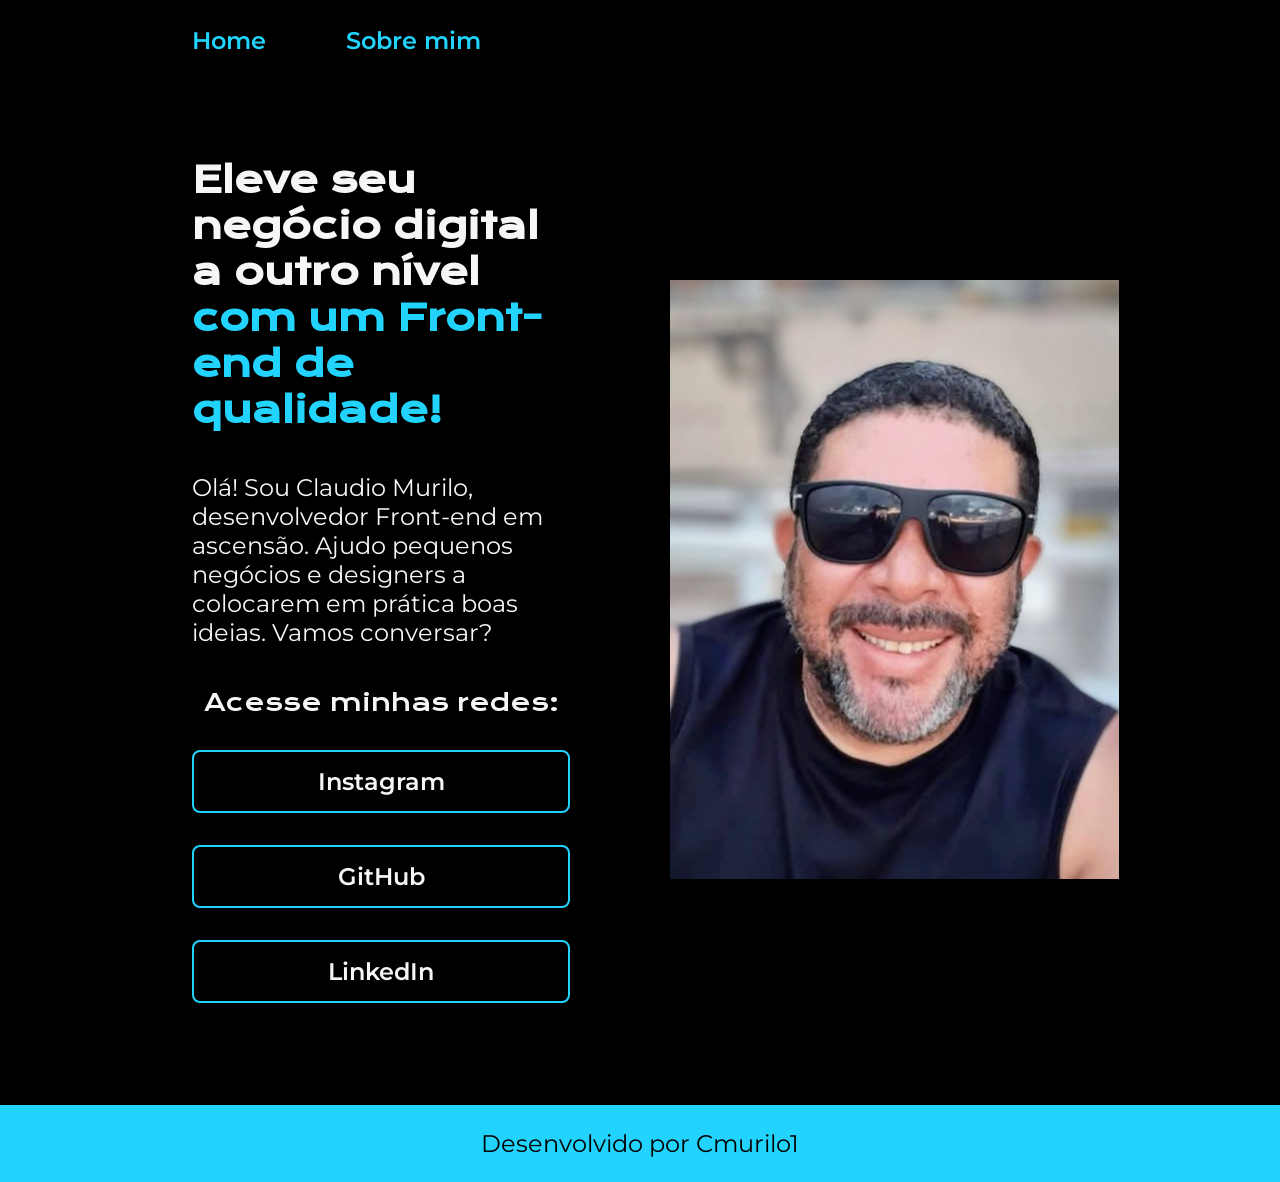
==== commit d00834bb: "Alterando email do instagran" ====
--- a/index.html
+++ b/index.html
@@ -20,12 +20,12 @@
             
             <div class="apresentacao__links">
                 <h2 class="apresentacaolinkssubtitulo">Acesse minhas redes:</h2>
-                <a class="apresentacaolinkslink" href="https://instagram.com/claudiomurilooficial">Instagram</a>
-                <a class="apresentacaolinkslink" href="https://github.com/Cmurilo1">GitHub</a>
-                <a class="apresentacaolinkslink" href="https://linkedin.com/in/Claudiomurilo">LinkedIn</a>
+                <a class="apresentacaolinkslink" href="https://www.instagram.com/cmdevofc/" target="_blank" rel="noopener noreferrer">Instagram</a>
+                <a class="apresentacaolinkslink" href="https://github.com/Cmurilo1" target="_blank" rel="noopener noreferrer">GitHub</a>
+                <a class="apresentacaolinkslink" href="https://linkedin.com/in/Claudiomurilo" target="_blank" rel="noopener noreferrer">LinkedIn</a>
             </div>
         </section>
-        <img class="apresentacao__image" src="./assets/imgdev2.jpg" alt="Foto do Claudio Murilo">
+        <img class="apresentacao__image" src="./assets/img.jpg" alt="Foto do Claudio Murilo">
     </main>
     <footer class="rodape">
         <p>Desenvolvido por Cmurilo1</p>
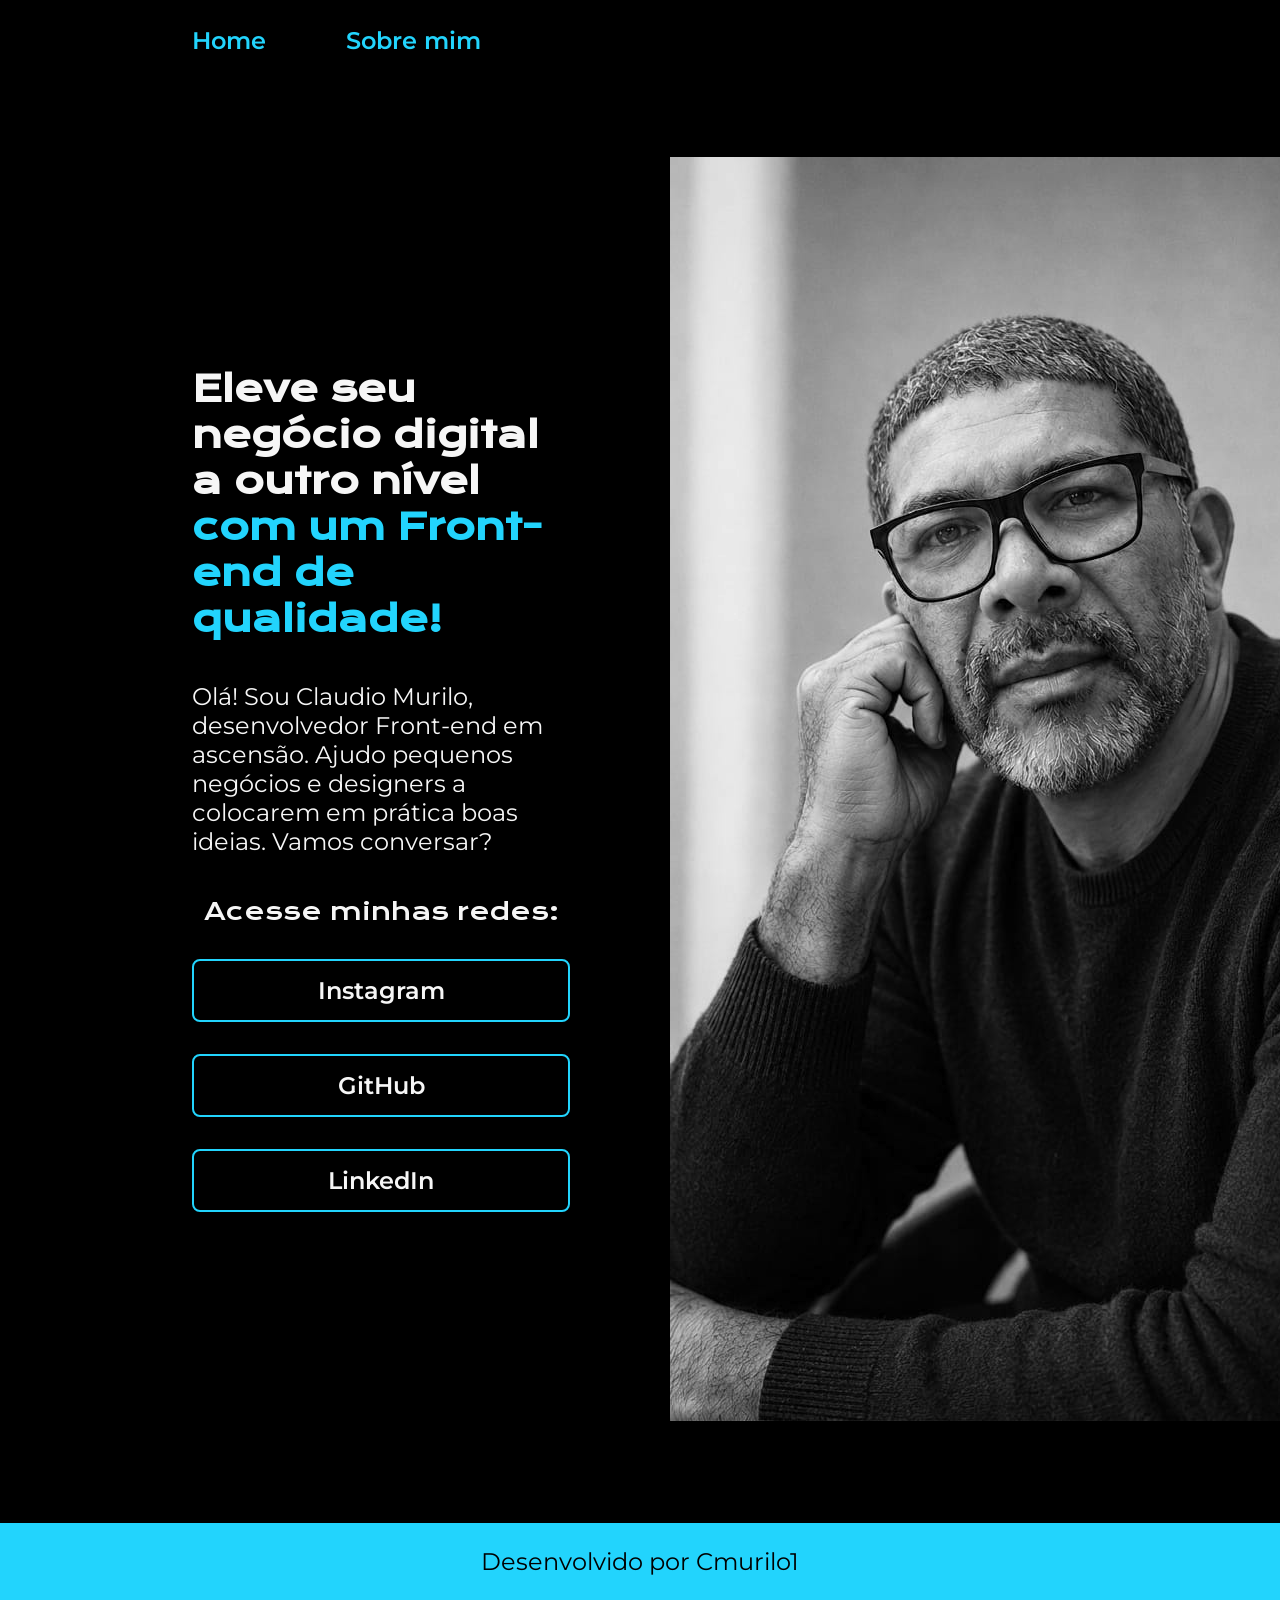
==== commit 42c9e8b7: "Alteracao da foto de perfil" ====
--- a/index.html
+++ b/index.html
@@ -25,7 +25,7 @@
                 <a class="apresentacaolinkslink" href="https://linkedin.com/in/Claudiomurilo" target="_blank" rel="noopener noreferrer">LinkedIn</a>
             </div>
         </section>
-        <img class="apresentacao__image" src="./assets/img.jpg" alt="Foto do Claudio Murilo">
+        <img class="apresentacao__image" src="./assets/img-jpg-dev.png" alt="Foto do Claudio Murilo">
     </main>
     <footer class="rodape">
         <p>Desenvolvido por Cmurilo1</p>
